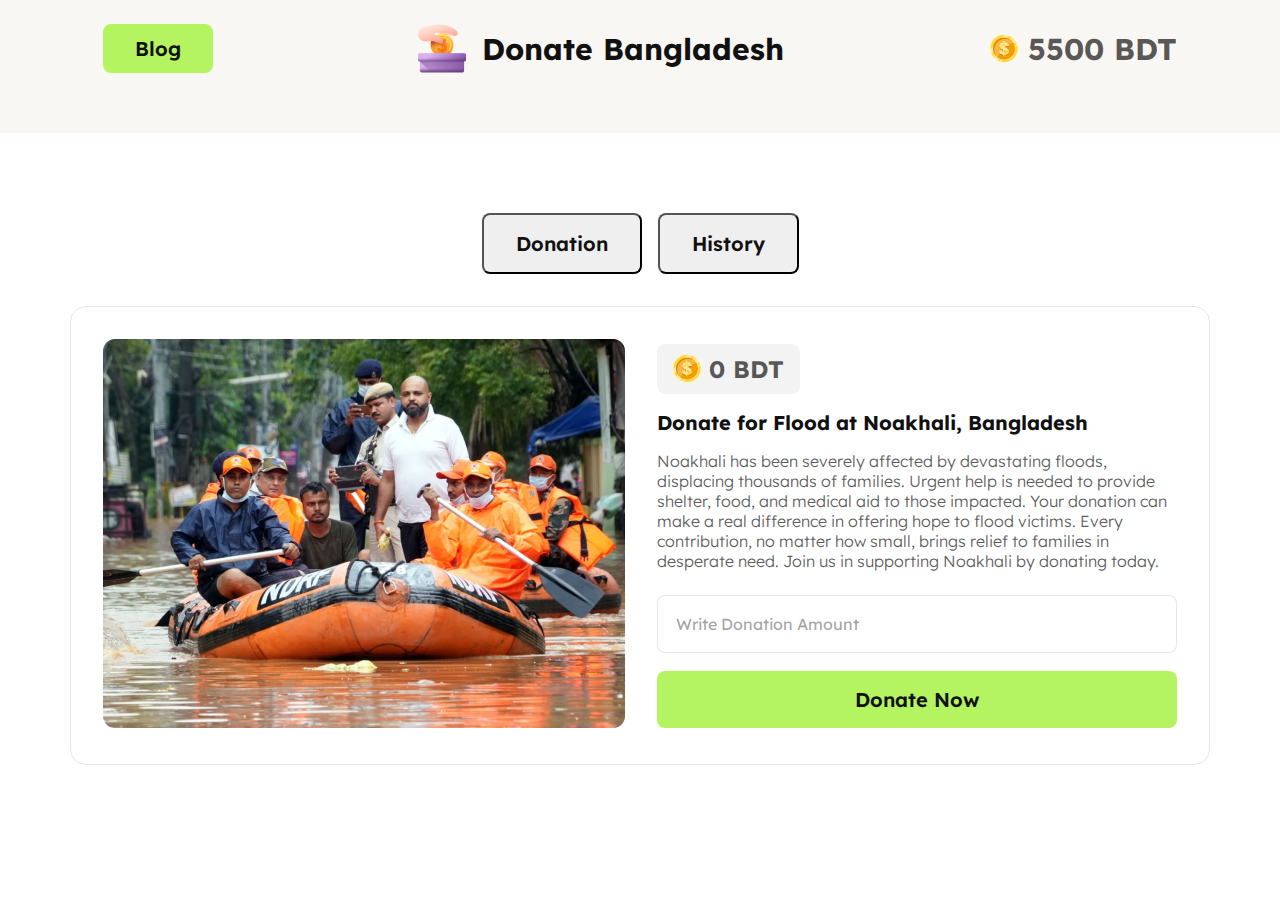
==== index.html @ a8d3cb57 "made the navbar and a single card" ====
<!DOCTYPE html>
<html lang="en">
  <head>
    <meta charset="UTF-8" />
    <meta name="viewport" content="width=device-width, initial-scale=1.0" />
    <link rel="stylesheet" href="styles/style.css" />
    <title>Donate Bangladesh</title>
  </head>
  <body>
    <header class="header-section">
      <!-- Navigation-bar start -->
      <nav class="nav-bar">
        <button class="btn-blog">Blog</button>
        <div class="main-logo">
          <img src="assets/logo.png" alt="picture of main logo" />
          <h2>Donate Bangladesh</h2>
        </div>
        <div class="total-coins">
          <img src="assets/coin.png" alt="picture of a coin" />
          <h2>5500</h2>
          <h2>BDT</h2>
        </div>
      </nav>
      <!-- Navigation-bar end -->

      <!-- Main-buttons start -->
      <div class="main-buttons-container">
        <button class="btn-donation">Donation</button>
        <button class="btn-history">History</button>
      </div>
      <!-- Main-buttons end -->
    </header>

    <main class="main-section">
      <div class="cards">
        <div class="card-image">
          <img src="assets/noakhali.png" alt="some people are on a boat" />
        </div>
        <div>
          <button class="card-coin-amount">
            <img src="assets/coin.png" alt="picture of a coin" />
            <h2>0</h2>
            <h2>BDT</h2>
          </button>
          <div class="card-infos">
            <h1 class="card-title">Donate for Flood at Noakhali, Bangladesh</h1>
            <p class="card-description">
              Noakhali has been severely affected by devastating floods,
              displacing thousands of families. Urgent help is needed to provide
              shelter, food, and medical aid to those impacted. Your donation
              can make a real difference in offering hope to flood victims.
              Every contribution, no matter how small, brings relief to families
              in desperate need. Join us in supporting Noakhali by donating
              today.
            </p>
          </div>

          <div class="card-inputs">
            <input
              type="text"
              name=""
              id=""
              class="donation-input"
              placeholder="Write Donation Amount"
            />
            <button class="btn-donate-now">Donate Now</button>
          </div>
        </div>
      </div>
    </main>
    <footer></footer>
  </body>
</html>
---- styles/style.css ----
@import url('https://fonts.googleapis.com/css2?family=Lexend:wght@100..900&display=swap');

*{
    margin: 0;
    padding: 0;
    box-sizing: border-box;
    font-family: "Lexend", sans-serif;
}

.header-section{
    max-width: 1440px;
    margin: 0 auto;
    
    
}

.nav-bar{
    background-color: rgb(249, 247, 243);
    padding-top: 24px;
    padding-bottom: 60px;
    display: flex;
    justify-content: space-around;
    align-items: center;
}

.btn-blog{
    background-color: rgb(180, 244, 97);
    border: none;
    border-radius: 8px;
    padding: 12px 32px;
    color: rgb(17, 17, 17);
    font-size: 1.25rem;
    font-weight: 600;
}

.main-logo{
    display: flex;
    align-items: center;
    gap: 16px;
    color: rgb(17, 17, 17);
    font-size: 1.25rem;
    font-weight: 600;
}

.total-coins{
    display: flex;
    align-items: center;
    gap: 10px;
    color: rgba(17, 17, 17, 0.7);
    font-size: 1.25rem;
    font-weight: 500;
}

.main-buttons-container{
    margin-top: 80px;
    margin-bottom: 32px;
    display: flex;
    justify-content: center;
    gap: 16px;
}

.btn-donation, .btn-history{
    padding: 16px 32px;
    border-radius: 8px;
    color: rgb(17, 17, 17);
    font-size: 1.25rem;
    font-weight: 600;
}

.main-section{
    max-width: 1140px;
    margin: 0 auto;
}

.cards{
    display: flex;
    align-items: center;
    gap: 32px;
    border: 1px solid rgba(17, 17, 17, 0.1);
    border-radius: 16px;
    padding: 32px;
}

.card-image{}

.card-coin-amount{
    background-color: rgba(17, 17, 17, 0.05);
    border: none;
    border-radius: 8px;
    padding: 10px 16px;
    margin-bottom: 16px;
    display: flex;
    align-items: center;
    gap: 8px;
    color: rgba(17, 17, 17, 0.7);
    font-size: 1rem;
    font-weight: 400;  
}

.card-title{
    color: rgba(17, 17, 17);
    font-size: 1.25rem;
    font-weight: 700;
    margin-bottom: 16px; 
}

.card-description{
    color: rgba(17, 17, 17, 0.7);
    font-size: 1rem;
    font-weight: 300;
    margin-bottom: 24px; 
}

.donation-input{
    display: block;
    width: 100%;
    padding: 18px;
    margin-bottom: 18px;
    font-size: 1rem;
    border: 1px solid rgba(17, 17, 17, 0.1);
    border-radius: 8px;
}

.donation-input::placeholder {
    color: rgba(17, 17, 17, 0.4);
}

.btn-donate-now{
    display: block;
    background-color: rgb(180, 244, 97);
    width: 100%;
    padding: 16px 0;
    border: none;
    border-radius: 8px;
    color: rgba(17, 17, 17);
    font-size: 1.25rem;
    font-weight: 600; 
}
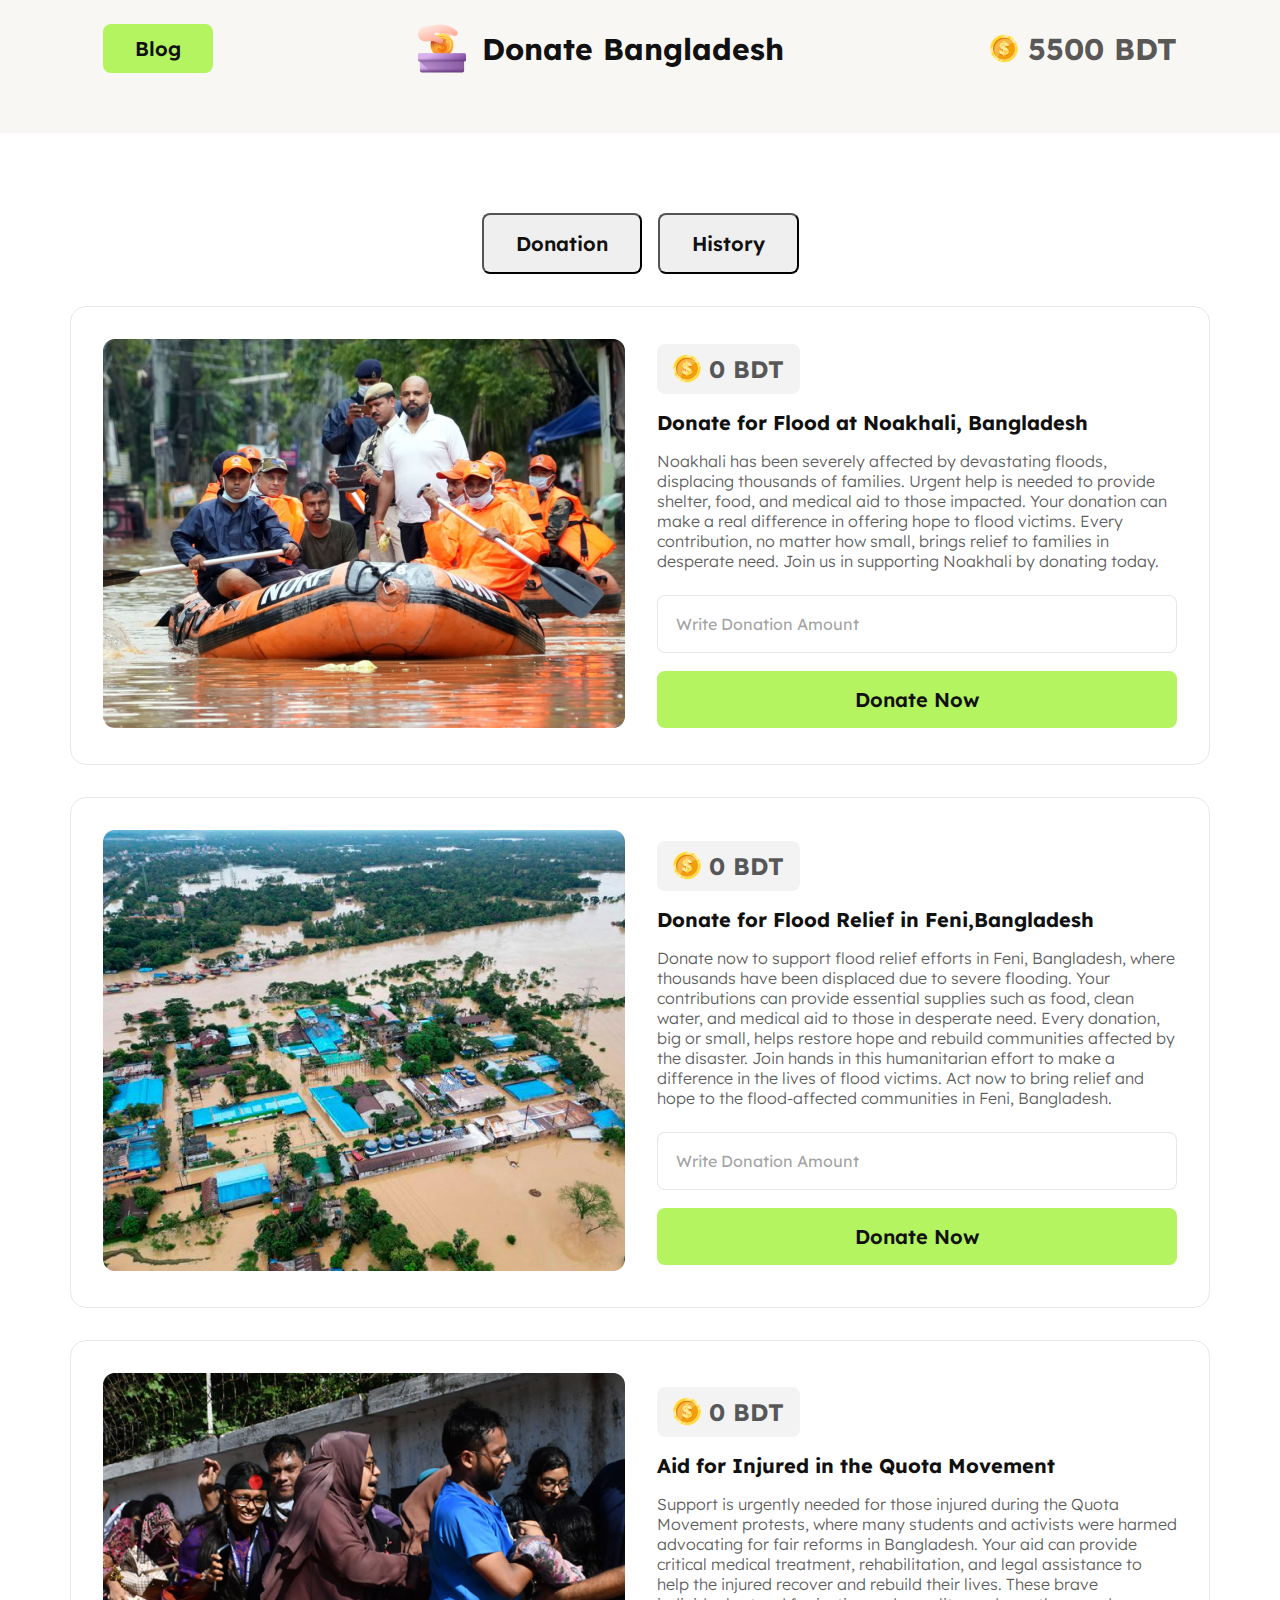
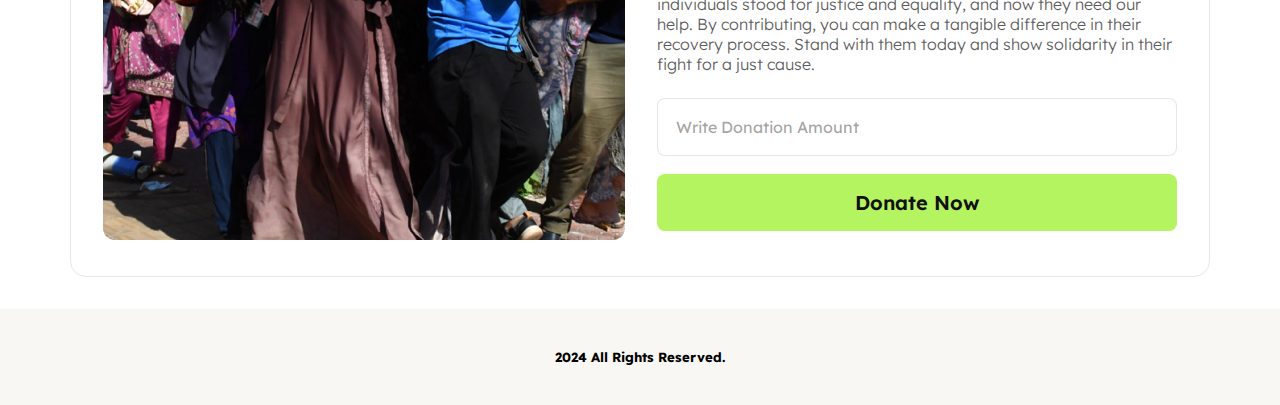
==== commit fd2e0c8b: "design part is done" ====
--- a/index.html
+++ b/index.html
@@ -32,6 +32,7 @@
     </header>
 
     <main class="main-section">
+      <!-- Noakhali-card start -->
       <div class="cards">
         <div class="card-image">
           <img src="assets/noakhali.png" alt="some people are on a boat" />
@@ -67,7 +68,92 @@
           </div>
         </div>
       </div>
+      <!-- Noakhali-card end -->
+
+      <!-- Feni-card start -->
+      <div class="cards">
+        <div class="card-image">
+          <img src="assets/feni.png" alt="picture of flood" />
+        </div>
+        <div>
+          <button class="card-coin-amount">
+            <img src="assets/coin.png" alt="picture of a coin" />
+            <h2>0</h2>
+            <h2>BDT</h2>
+          </button>
+          <div class="card-infos">
+            <h1 class="card-title">
+              Donate for Flood Relief in Feni,Bangladesh
+            </h1>
+            <p class="card-description">
+              Donate now to support flood relief efforts in Feni, Bangladesh,
+              where thousands have been displaced due to severe flooding. Your
+              contributions can provide essential supplies such as food, clean
+              water, and medical aid to those in desperate need. Every donation,
+              big or small, helps restore hope and rebuild communities affected
+              by the disaster. Join hands in this humanitarian effort to make a
+              difference in the lives of flood victims. Act now to bring relief
+              and hope to the flood-affected communities in Feni, Bangladesh.
+            </p>
+          </div>
+
+          <div class="card-inputs">
+            <input
+              type="text"
+              name=""
+              id=""
+              class="donation-input"
+              placeholder="Write Donation Amount"
+            />
+            <button class="btn-donate-now">Donate Now</button>
+          </div>
+        </div>
+      </div>
+      <!-- Feni-card end -->
+
+      <!-- Quota-card start -->
+      <div class="cards">
+        <div class="card-image">
+          <img src="assets/quota-protest.png" alt="students protesting" />
+        </div>
+        <div>
+          <button class="card-coin-amount">
+            <img src="assets/coin.png" alt="picture of a coin" />
+            <h2>0</h2>
+            <h2>BDT</h2>
+          </button>
+          <div class="card-infos">
+            <h1 class="card-title">Aid for Injured in the Quota Movement</h1>
+            <p class="card-description">
+              Support is urgently needed for those injured during the Quota
+              Movement protests, where many students and activists were harmed
+              advocating for fair reforms in Bangladesh. Your aid can provide
+              critical medical treatment, rehabilitation, and legal assistance
+              to help the injured recover and rebuild their lives. These brave
+              individuals stood for justice and equality, and now they need our
+              help. By contributing, you can make a tangible difference in their
+              recovery process. Stand with them today and show solidarity in
+              their fight for a just cause.
+            </p>
+          </div>
+
+          <div class="card-inputs">
+            <input
+              type="text"
+              name=""
+              id=""
+              class="donation-input"
+              placeholder="Write Donation Amount"
+            />
+            <button class="btn-donate-now">Donate Now</button>
+          </div>
+        </div>
+      </div>
+      <!-- Quota-card end -->
     </main>
-    <footer></footer>
+
+    <footer class="footer-section">
+      <h5>2024 All Rights Reserved.</h5>
+    </footer>
   </body>
 </html>
--- a/styles/style.css
+++ b/styles/style.css
@@ -9,9 +9,7 @@
 
 .header-section{
     max-width: 1440px;
-    margin: 0 auto;
-    
-    
+    margin: 0 auto;   
 }
 
 .nav-bar{
@@ -79,9 +77,8 @@
     border: 1px solid rgba(17, 17, 17, 0.1);
     border-radius: 16px;
     padding: 32px;
+    margin-bottom: 32px;
 }
-
-.card-image{}
 
 .card-coin-amount{
     background-color: rgba(17, 17, 17, 0.05);
@@ -135,4 +132,38 @@
     color: rgba(17, 17, 17);
     font-size: 1.25rem;
     font-weight: 600; 
+}
+
+.footer-section{
+    background-color: rgb(249, 247, 243);
+    padding: 40px 0;
+    max-width: 1440px;
+    margin: 0 auto;
+    text-align: center;
+}
+
+/* mobile responsive */
+
+@media screen and (max-width: 576px){
+
+    .nav-bar{
+        padding-top: 20px;
+        padding-bottom: 30px;
+        flex-direction: column-reverse;
+        gap: 20px;
+    }
+
+    .main-buttons-container{
+        margin-top: 40px;
+        margin-bottom: 30px;
+    }
+
+    .cards{
+        flex-direction: column;
+        margin: 20px 20px ;
+    }
+
+    .card-image>img{
+        width: 100%;
+    }
 }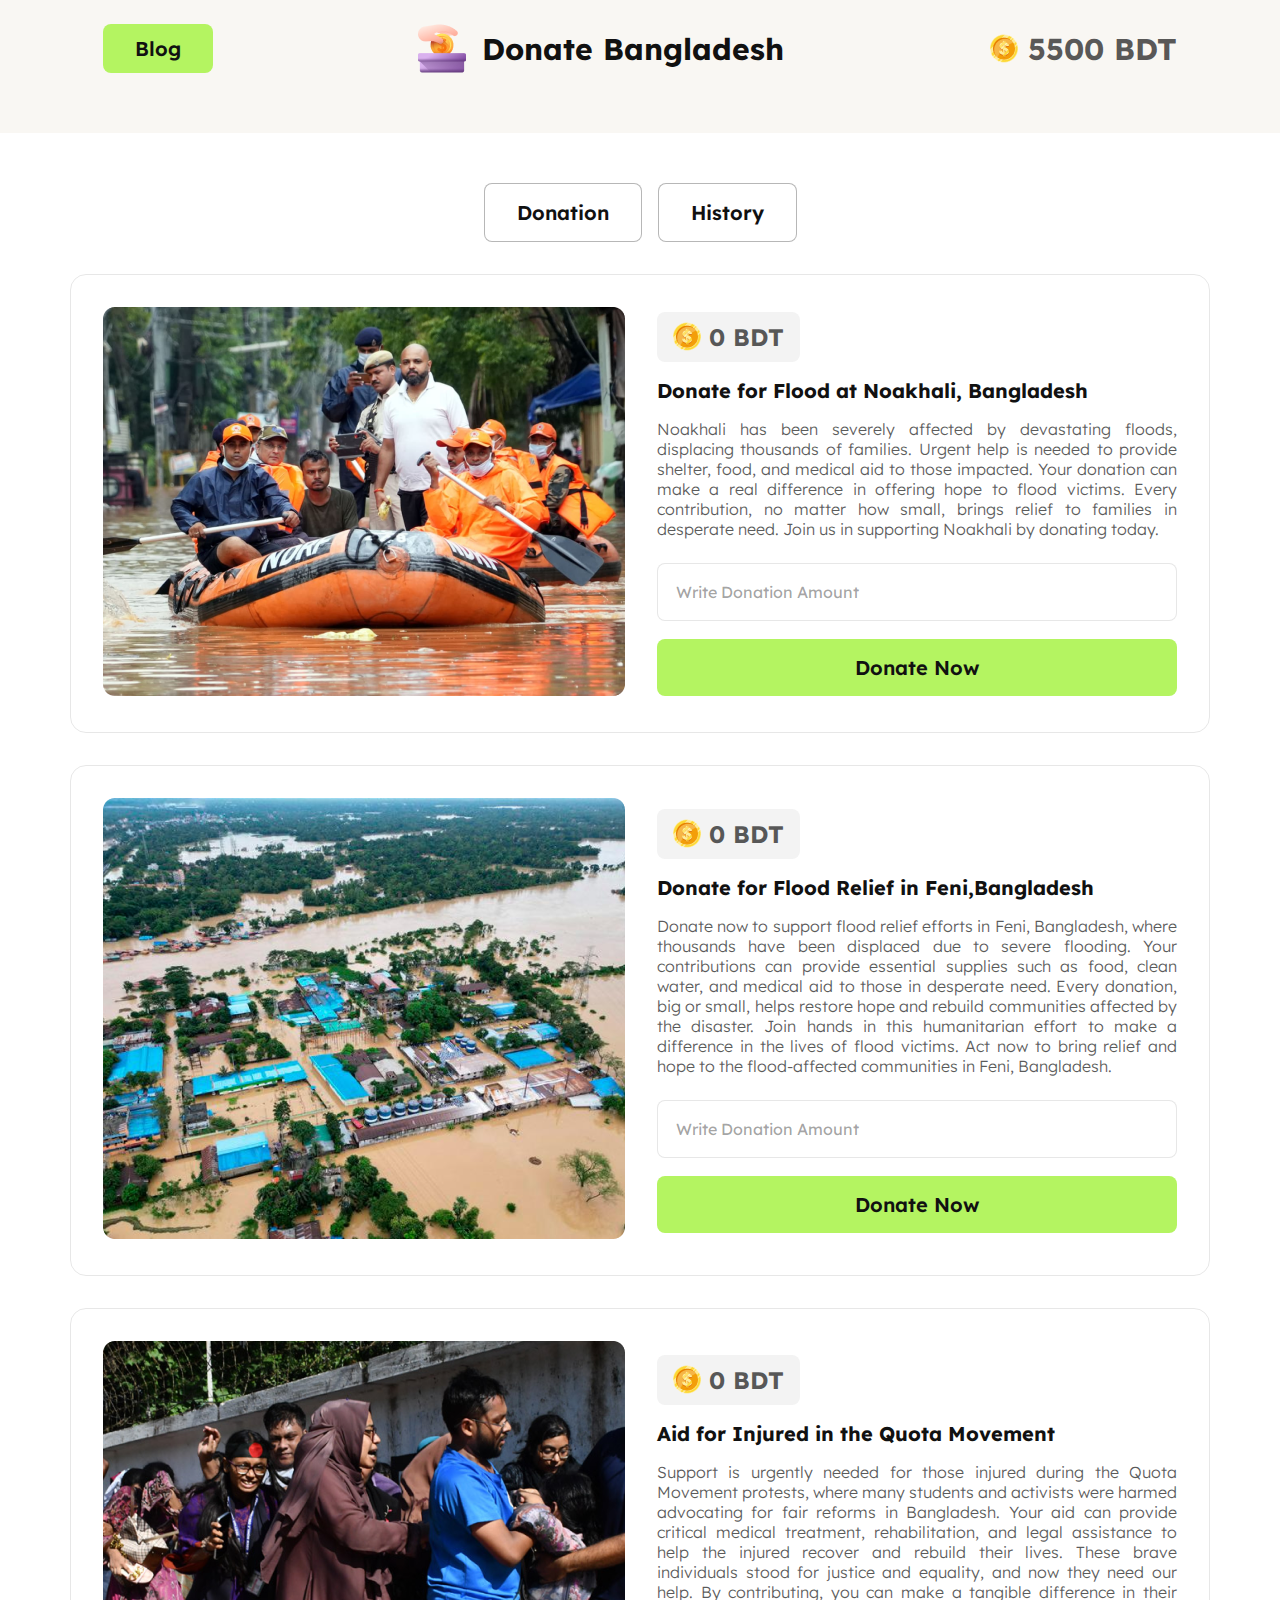
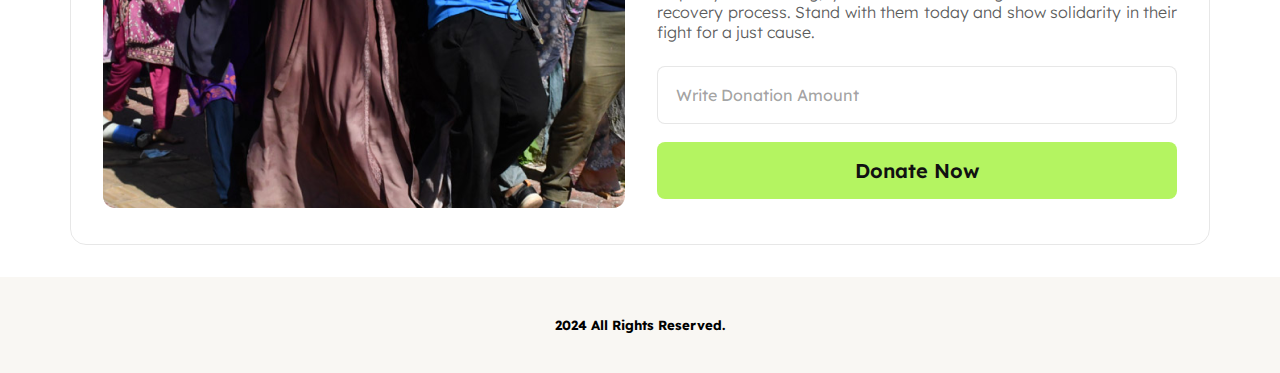
==== commit 7c4f4ee3: "worked on scripts" ====
--- a/index.html
+++ b/index.html
@@ -4,6 +4,7 @@
     <meta charset="UTF-8" />
     <meta name="viewport" content="width=device-width, initial-scale=1.0" />
     <link rel="stylesheet" href="styles/style.css" />
+    <link rel="shortcut icon" href="assets/coin.png" type="image/x-icon" />
     <title>Donate Bangladesh</title>
   </head>
   <body>
@@ -17,7 +18,7 @@
         </div>
         <div class="total-coins">
           <img src="assets/coin.png" alt="picture of a coin" />
-          <h2>5500</h2>
+          <h2 id="main-balance">5500</h2>
           <h2>BDT</h2>
         </div>
       </nav>
@@ -25,135 +26,148 @@
 
       <!-- Main-buttons start -->
       <div class="main-buttons-container">
-        <button class="btn-donation">Donation</button>
-        <button class="btn-history">History</button>
+        <button id="show-donation" class="btn-donation">Donation</button>
+        <button id="show-history" class="btn-history">History</button>
       </div>
       <!-- Main-buttons end -->
     </header>
 
     <main class="main-section">
-      <!-- Noakhali-card start -->
-      <div class="cards">
-        <div class="card-image">
-          <img src="assets/noakhali.png" alt="some people are on a boat" />
-        </div>
-        <div>
-          <button class="card-coin-amount">
-            <img src="assets/coin.png" alt="picture of a coin" />
-            <h2>0</h2>
-            <h2>BDT</h2>
-          </button>
-          <div class="card-infos">
-            <h1 class="card-title">Donate for Flood at Noakhali, Bangladesh</h1>
-            <p class="card-description">
-              Noakhali has been severely affected by devastating floods,
-              displacing thousands of families. Urgent help is needed to provide
-              shelter, food, and medical aid to those impacted. Your donation
-              can make a real difference in offering hope to flood victims.
-              Every contribution, no matter how small, brings relief to families
-              in desperate need. Join us in supporting Noakhali by donating
-              today.
-            </p>
+      <section id="donate-section">
+        <!-- Noakhali-card start -->
+        <div class="cards">
+          <div class="card-image">
+            <img src="assets/noakhali.png" alt="some people are on a boat" />
           </div>
+          <div>
+            <button class="card-coin-amount">
+              <img src="assets/coin.png" alt="picture of a coin" />
+              <h2 id="noakhali-balance">0</h2>
+              <h2>BDT</h2>
+            </button>
+            <div class="card-infos">
+              <h1 class="card-title">
+                Donate for Flood at Noakhali, Bangladesh
+              </h1>
+              <p class="card-description">
+                Noakhali has been severely affected by devastating floods,
+                displacing thousands of families. Urgent help is needed to
+                provide shelter, food, and medical aid to those impacted. Your
+                donation can make a real difference in offering hope to flood
+                victims. Every contribution, no matter how small, brings relief
+                to families in desperate need. Join us in supporting Noakhali by
+                donating today.
+              </p>
+            </div>
 
-          <div class="card-inputs">
-            <input
-              type="text"
-              name=""
-              id=""
-              class="donation-input"
-              placeholder="Write Donation Amount"
-            />
-            <button class="btn-donate-now">Donate Now</button>
+            <div class="card-inputs">
+              <input
+                type="text"
+                name=""
+                id="noakhali-input"
+                class="donation-input"
+                placeholder="Write Donation Amount"
+              />
+              <button id="noakhali-donate-btn" class="btn-donate-now">
+                Donate Now
+              </button>
+            </div>
           </div>
         </div>
-      </div>
-      <!-- Noakhali-card end -->
+        <!-- Noakhali-card end -->
 
-      <!-- Feni-card start -->
-      <div class="cards">
-        <div class="card-image">
-          <img src="assets/feni.png" alt="picture of flood" />
-        </div>
-        <div>
-          <button class="card-coin-amount">
-            <img src="assets/coin.png" alt="picture of a coin" />
-            <h2>0</h2>
-            <h2>BDT</h2>
-          </button>
-          <div class="card-infos">
-            <h1 class="card-title">
-              Donate for Flood Relief in Feni,Bangladesh
-            </h1>
-            <p class="card-description">
-              Donate now to support flood relief efforts in Feni, Bangladesh,
-              where thousands have been displaced due to severe flooding. Your
-              contributions can provide essential supplies such as food, clean
-              water, and medical aid to those in desperate need. Every donation,
-              big or small, helps restore hope and rebuild communities affected
-              by the disaster. Join hands in this humanitarian effort to make a
-              difference in the lives of flood victims. Act now to bring relief
-              and hope to the flood-affected communities in Feni, Bangladesh.
-            </p>
+        <!-- Feni-card start -->
+        <div class="cards">
+          <div class="card-image">
+            <img src="assets/feni.png" alt="picture of flood" />
           </div>
+          <div>
+            <button class="card-coin-amount">
+              <img src="assets/coin.png" alt="picture of a coin" />
+              <h2>0</h2>
+              <h2>BDT</h2>
+            </button>
+            <div class="card-infos">
+              <h1 class="card-title">
+                Donate for Flood Relief in Feni,Bangladesh
+              </h1>
+              <p class="card-description">
+                Donate now to support flood relief efforts in Feni, Bangladesh,
+                where thousands have been displaced due to severe flooding. Your
+                contributions can provide essential supplies such as food, clean
+                water, and medical aid to those in desperate need. Every
+                donation, big or small, helps restore hope and rebuild
+                communities affected by the disaster. Join hands in this
+                humanitarian effort to make a difference in the lives of flood
+                victims. Act now to bring relief and hope to the flood-affected
+                communities in Feni, Bangladesh.
+              </p>
+            </div>
 
-          <div class="card-inputs">
-            <input
-              type="text"
-              name=""
-              id=""
-              class="donation-input"
-              placeholder="Write Donation Amount"
-            />
-            <button class="btn-donate-now">Donate Now</button>
+            <div class="card-inputs">
+              <input
+                type="text"
+                name=""
+                id=""
+                class="donation-input"
+                placeholder="Write Donation Amount"
+              />
+              <button class="btn-donate-now">Donate Now</button>
+            </div>
           </div>
         </div>
-      </div>
-      <!-- Feni-card end -->
+        <!-- Feni-card end -->
 
-      <!-- Quota-card start -->
-      <div class="cards">
-        <div class="card-image">
-          <img src="assets/quota-protest.png" alt="students protesting" />
-        </div>
-        <div>
-          <button class="card-coin-amount">
-            <img src="assets/coin.png" alt="picture of a coin" />
-            <h2>0</h2>
-            <h2>BDT</h2>
-          </button>
-          <div class="card-infos">
-            <h1 class="card-title">Aid for Injured in the Quota Movement</h1>
-            <p class="card-description">
-              Support is urgently needed for those injured during the Quota
-              Movement protests, where many students and activists were harmed
-              advocating for fair reforms in Bangladesh. Your aid can provide
-              critical medical treatment, rehabilitation, and legal assistance
-              to help the injured recover and rebuild their lives. These brave
-              individuals stood for justice and equality, and now they need our
-              help. By contributing, you can make a tangible difference in their
-              recovery process. Stand with them today and show solidarity in
-              their fight for a just cause.
-            </p>
+        <!-- Quota-card start -->
+        <div class="cards">
+          <div class="card-image">
+            <img src="assets/quota-protest.png" alt="students protesting" />
           </div>
+          <div>
+            <button class="card-coin-amount">
+              <img src="assets/coin.png" alt="picture of a coin" />
+              <h2>0</h2>
+              <h2>BDT</h2>
+            </button>
+            <div class="card-infos">
+              <h1 class="card-title">Aid for Injured in the Quota Movement</h1>
+              <p class="card-description">
+                Support is urgently needed for those injured during the Quota
+                Movement protests, where many students and activists were harmed
+                advocating for fair reforms in Bangladesh. Your aid can provide
+                critical medical treatment, rehabilitation, and legal assistance
+                to help the injured recover and rebuild their lives. These brave
+                individuals stood for justice and equality, and now they need
+                our help. By contributing, you can make a tangible difference in
+                their recovery process. Stand with them today and show
+                solidarity in their fight for a just cause.
+              </p>
+            </div>
 
-          <div class="card-inputs">
-            <input
-              type="text"
-              name=""
-              id=""
-              class="donation-input"
-              placeholder="Write Donation Amount"
-            />
-            <button class="btn-donate-now">Donate Now</button>
+            <div class="card-inputs">
+              <input
+                type="text"
+                name=""
+                id=""
+                class="donation-input"
+                placeholder="Write Donation Amount"
+              />
+              <button class="btn-donate-now">Donate Now</button>
+            </div>
           </div>
         </div>
-      </div>
-      <!-- Quota-card end -->
+        <!-- Quota-card end -->
+      </section>
+
+      <section id="history-section" class="hidden">
+        <h5>this is history-section</h5>
+      </section>
     </main>
 
     <footer class="footer-section">
       <h5>2024 All Rights Reserved.</h5>
     </footer>
+    <script src="scripts/utilities.js"></script>
+    <script src="scripts/mainScript.js"></script>
   </body>
 </html>
--- a/styles/style.css
+++ b/styles/style.css
@@ -5,6 +5,10 @@
     padding: 0;
     box-sizing: border-box;
     font-family: "Lexend", sans-serif;
+}
+
+.hidden{
+    display: none;
 }
 
 .header-section{
@@ -50,7 +54,7 @@
 }
 
 .main-buttons-container{
-    margin-top: 80px;
+    margin-top: 50px;
     margin-bottom: 32px;
     display: flex;
     justify-content: center;
@@ -59,7 +63,19 @@
 
 .btn-donation, .btn-history{
     padding: 16px 32px;
+    background-color: rgba(255,255,255,1);
+    border: 1px	solid rgba(17, 17, 17, 0.3);
     border-radius: 8px;
+    color: rgb(17, 17, 17);
+    font-size: 1.25rem;
+    font-weight: 600;
+}
+
+.active-btn{
+    background-color: rgb(180, 244, 97);
+    border: none;
+    border-radius: 8px;
+    padding: 16px 32px;
     color: rgb(17, 17, 17);
     font-size: 1.25rem;
     font-weight: 600;
@@ -105,7 +121,8 @@
     color: rgba(17, 17, 17, 0.7);
     font-size: 1rem;
     font-weight: 300;
-    margin-bottom: 24px; 
+    margin-bottom: 24px;
+    text-align: justify; 
 }
 
 .donation-input{
@@ -132,6 +149,10 @@
     color: rgba(17, 17, 17);
     font-size: 1.25rem;
     font-weight: 600; 
+}
+
+#history-section{
+    min-height: 50vh;
 }
 
 .footer-section{
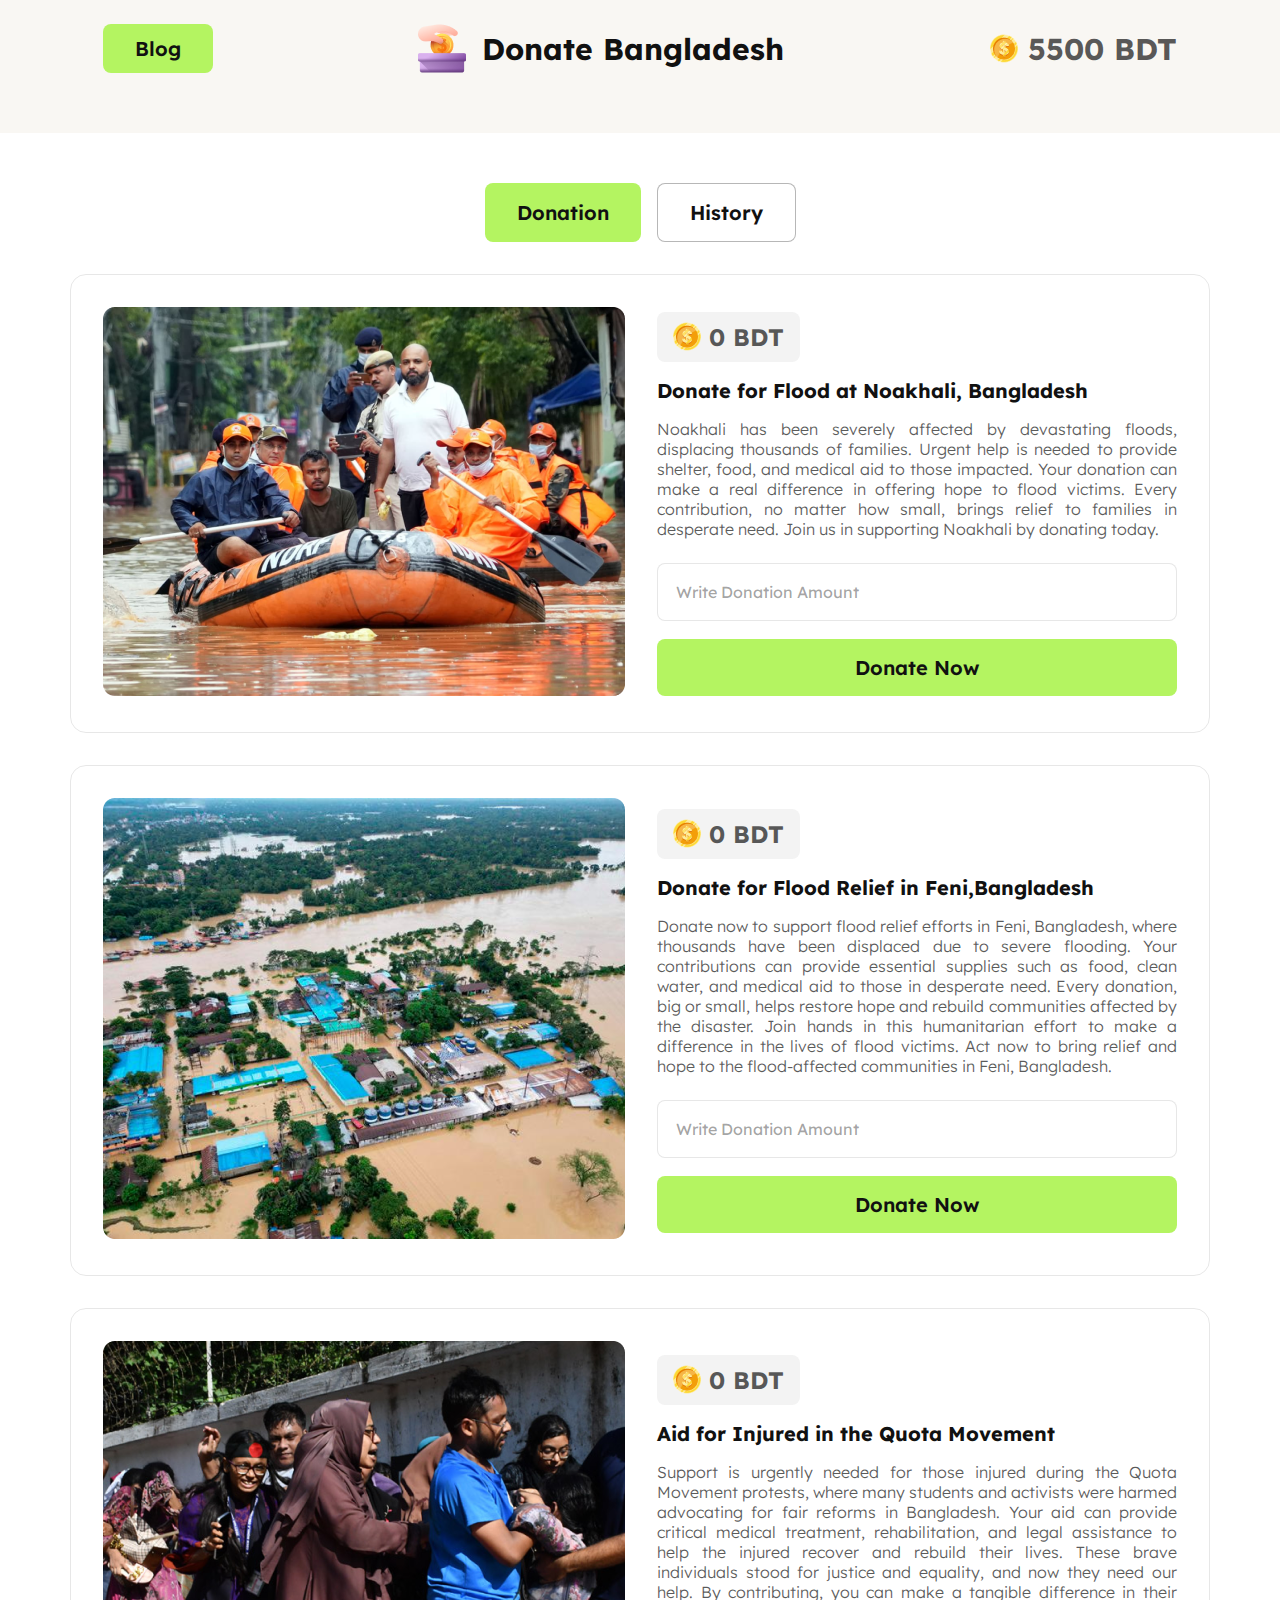
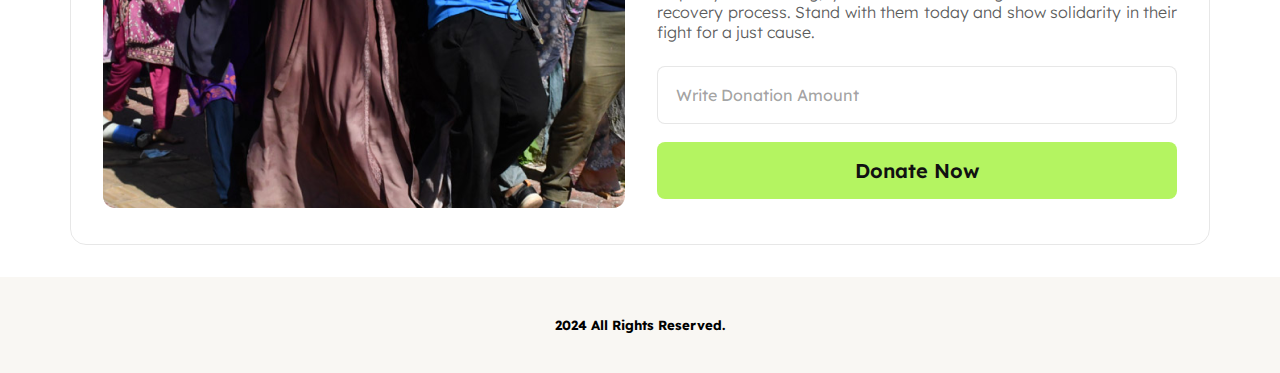
==== commit aa0a67ad: "completed the history part" ====
--- a/index.html
+++ b/index.html
@@ -26,8 +26,8 @@
 
       <!-- Main-buttons start -->
       <div class="main-buttons-container">
-        <button id="show-donation" class="btn-donation">Donation</button>
-        <button id="show-history" class="btn-history">History</button>
+        <button id="show-donation" class="active-btn">Donation</button>
+        <button id="show-history" class="main-button">History</button>
       </div>
       <!-- Main-buttons end -->
     </header>
@@ -159,8 +159,9 @@
         <!-- Quota-card end -->
       </section>
 
-      <section id="history-section" class="hidden">
-        <h5>this is history-section</h5>
+      <section id="history-section" class="history hidden">
+        <h5 id="no-donation">No Donation has yet been made!!</h5>
+        <div id="history-container"></div>
       </section>
     </main>
 
--- a/styles/style.css
+++ b/styles/style.css
@@ -61,7 +61,7 @@
     gap: 16px;
 }
 
-.btn-donation, .btn-history{
+.main-button{
     padding: 16px 32px;
     background-color: rgba(255,255,255,1);
     border: 1px	solid rgba(17, 17, 17, 0.3);
@@ -151,8 +151,29 @@
     font-weight: 600; 
 }
 
-#history-section{
-    min-height: 50vh;
+#history-container{
+    max-width: 1140px;
+    margin: 0 auto;
+}
+
+.history>h5{
+    text-align: center;
+    margin: 100px 0;
+    font-size: 2rem;
+    font-weight: 900;
+}
+
+.history-msg{
+    border: 1px	solid rgba(17, 17, 17, 0.1);
+    border-radius: 16px;
+    padding: 32px;
+    margin-bottom: 24px;
+}
+
+.history-text{
+    color: rgb(17, 17, 17);
+    font-size: 1.25rem;
+    font-weight: 700;
 }
 
 .footer-section{
@@ -187,4 +208,8 @@
     .card-image>img{
         width: 100%;
     }
+
+    .history-msg{
+        margin: 20px 20px;
+    }
 }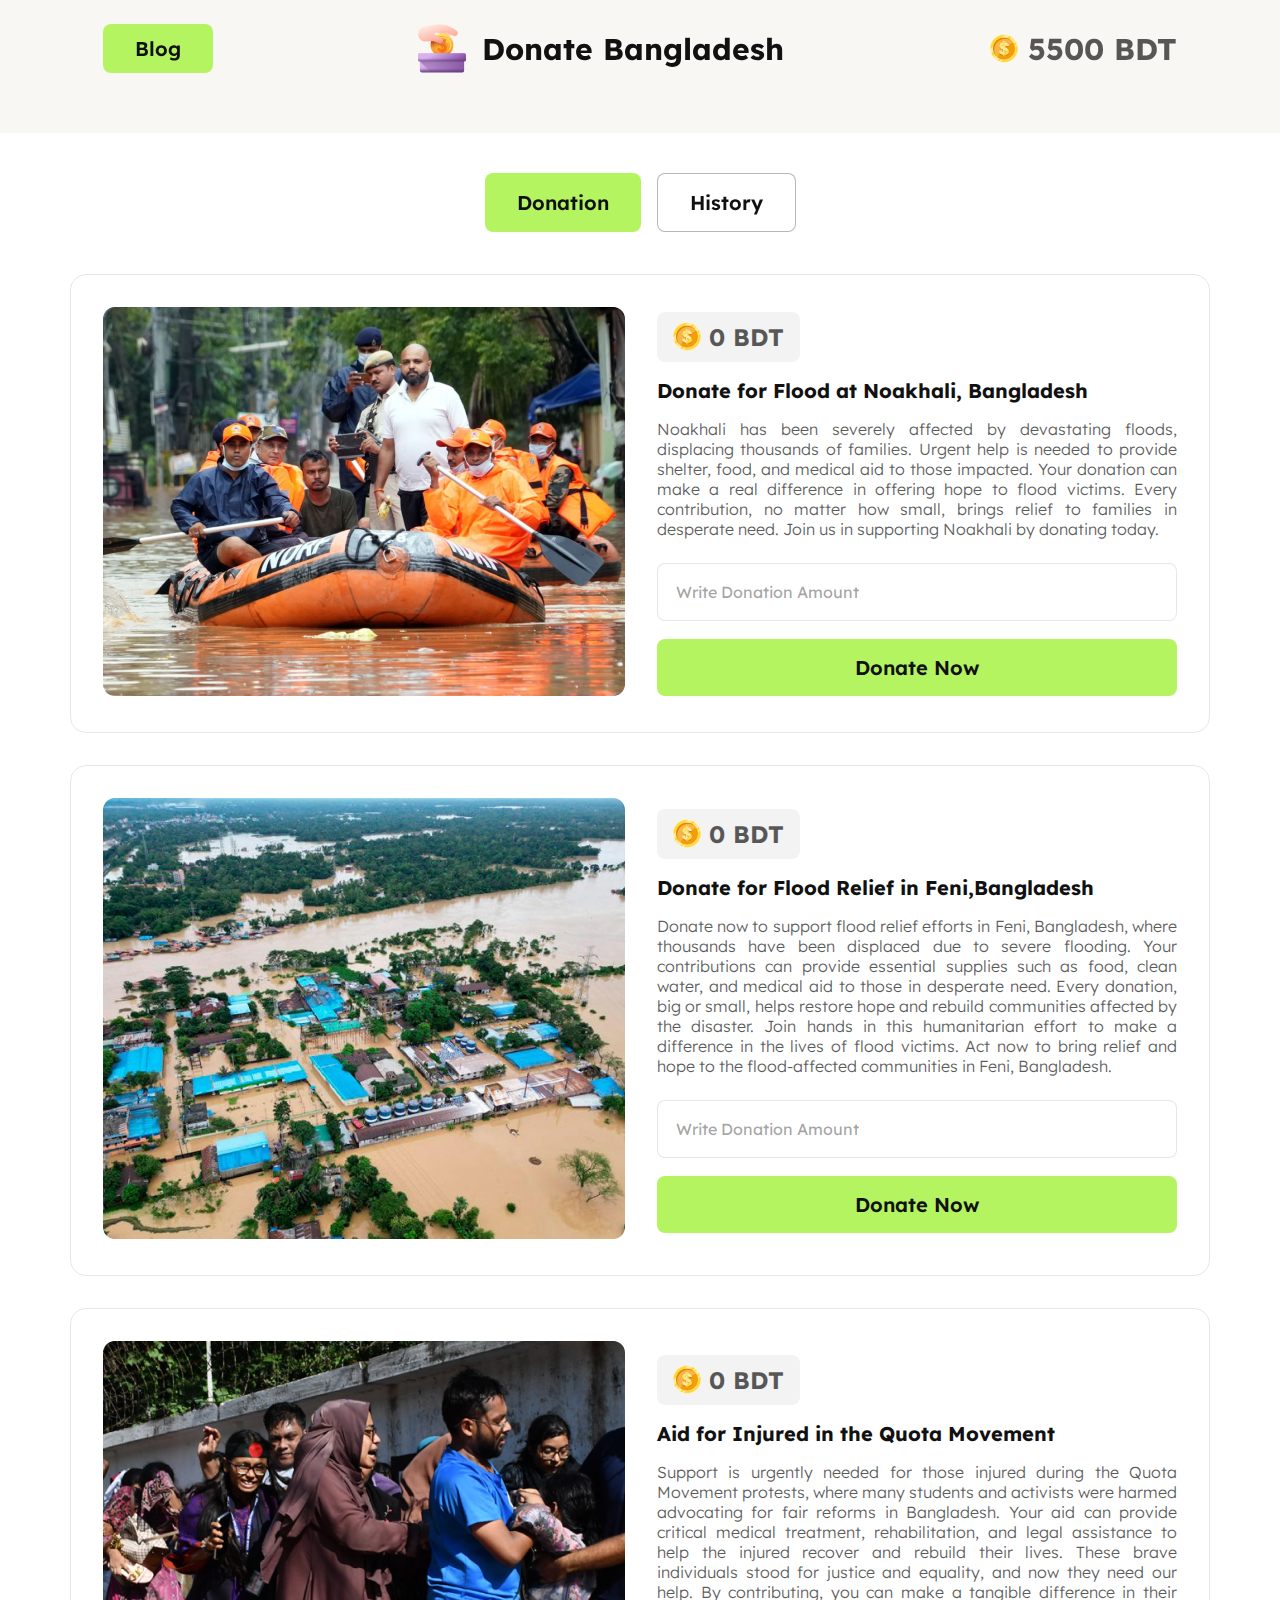
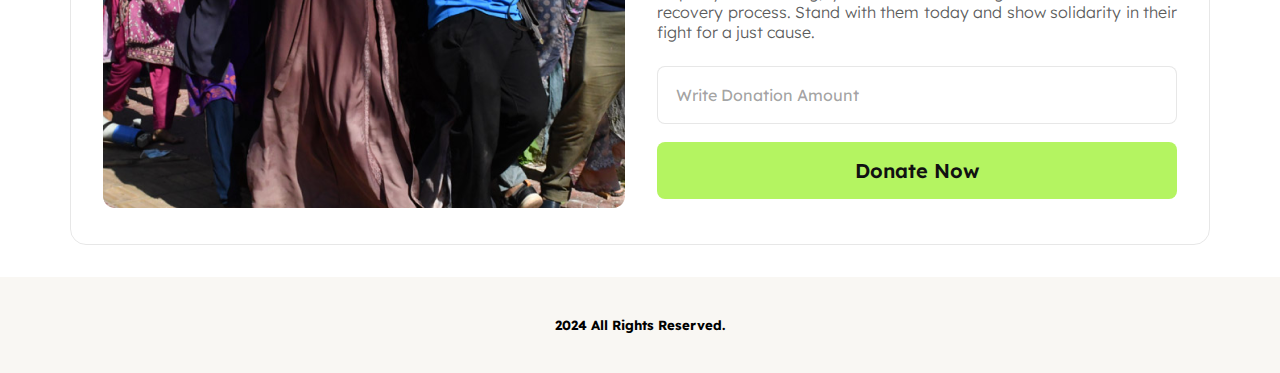
==== commit 6ff96cd2: "made the navbar sticky!" ====
--- a/index.html
+++ b/index.html
@@ -84,7 +84,7 @@
           <div>
             <button class="card-coin-amount">
               <img src="assets/coin.png" alt="picture of a coin" />
-              <h2>0</h2>
+              <h2 id="feni-balance">0</h2>
               <h2>BDT</h2>
             </button>
             <div class="card-infos">
@@ -108,11 +108,13 @@
               <input
                 type="text"
                 name=""
-                id=""
+                id="feni-input"
                 class="donation-input"
                 placeholder="Write Donation Amount"
               />
-              <button class="btn-donate-now">Donate Now</button>
+              <button id="feni-donate-btn" class="btn-donate-now">
+                Donate Now
+              </button>
             </div>
           </div>
         </div>
@@ -126,7 +128,7 @@
           <div>
             <button class="card-coin-amount">
               <img src="assets/coin.png" alt="picture of a coin" />
-              <h2>0</h2>
+              <h2 id="quota-balance">0</h2>
               <h2>BDT</h2>
             </button>
             <div class="card-infos">
@@ -148,21 +150,35 @@
               <input
                 type="text"
                 name=""
-                id=""
+                id="quota-input"
                 class="donation-input"
                 placeholder="Write Donation Amount"
               />
-              <button class="btn-donate-now">Donate Now</button>
+              <button id="quota-donate-btn" class="btn-donate-now">
+                Donate Now
+              </button>
             </div>
           </div>
         </div>
         <!-- Quota-card end -->
       </section>
+      <!-- modal-section start -->
+      <section id="modal-section" class="hidden">
+        <div class="modal-card">
+          <h3>Congratulations!</h3>
+          <img src="assets/coin.png" alt="" />
+          <p>You have Donated for Humankind</p>
+          <h4>Successfully</h4>
+          <button id="btn-close">Close</button>
+        </div>
+      </section>
+      <!-- modal-section end -->
 
+      <!-- history-section start -->
       <section id="history-section" class="history hidden">
-        <h5 id="no-donation">No Donation has yet been made!!</h5>
         <div id="history-container"></div>
       </section>
+      <!-- history-section end -->
     </main>
 
     <footer class="footer-section">
--- a/styles/style.css
+++ b/styles/style.css
@@ -13,7 +13,11 @@
 
 .header-section{
     max-width: 1440px;
-    margin: 0 auto;   
+    margin: 0 auto;
+    padding-bottom: 10px;
+    position: sticky;
+    top: 0;
+    backdrop-filter: blur(30px);
 }
 
 .nav-bar{
@@ -54,7 +58,7 @@
 }
 
 .main-buttons-container{
-    margin-top: 50px;
+    margin-top: 40px;
     margin-bottom: 32px;
     display: flex;
     justify-content: center;
@@ -151,6 +155,48 @@
     font-weight: 600; 
 }
 
+.modal-card{
+    position: fixed;
+    top: 50%;
+    left: 50%;
+    transform: translate(-50%, -50%);
+    z-index: 999;
+    padding: 40px 80px;
+    border-radius: 16px;
+    text-align: center;
+    background-color: rgb(255, 255, 255);
+    box-shadow: 0 4px 8px rgba(0, 0, 0, 0.2);
+}
+
+.modal-card>h3{
+    color: rgba(17, 17, 17);
+    font-size: 1.25rem;
+    font-weight: 800;
+    margin-bottom: 12px; 
+}
+
+.modal-card>p{
+    margin-top: 14px;
+    color: rgba(17, 17, 17);
+    font-size: 0.875rem;
+    font-weight: 500; 
+}
+
+.modal-card>h4{
+    margin-top: 12px;
+    color: rgba(17, 17, 17);
+    font-size: 1.2rem;
+    font-weight: 600;
+    margin-bottom: 20px; 
+}
+
+#btn-close{
+    border: 1px solid rgb(180, 244, 97);
+    border-radius: 8px;
+    padding: 10px 20px;
+    font-weight: 600;
+}
+
 #history-container{
     max-width: 1140px;
     margin: 0 auto;
@@ -174,6 +220,7 @@
     color: rgb(17, 17, 17);
     font-size: 1.25rem;
     font-weight: 700;
+    margin-bottom: 16px;
 }
 
 .footer-section{
@@ -212,4 +259,8 @@
     .history-msg{
         margin: 20px 20px;
     }
+
+    .modal-card{
+        top: 60%; 
+    }
 }